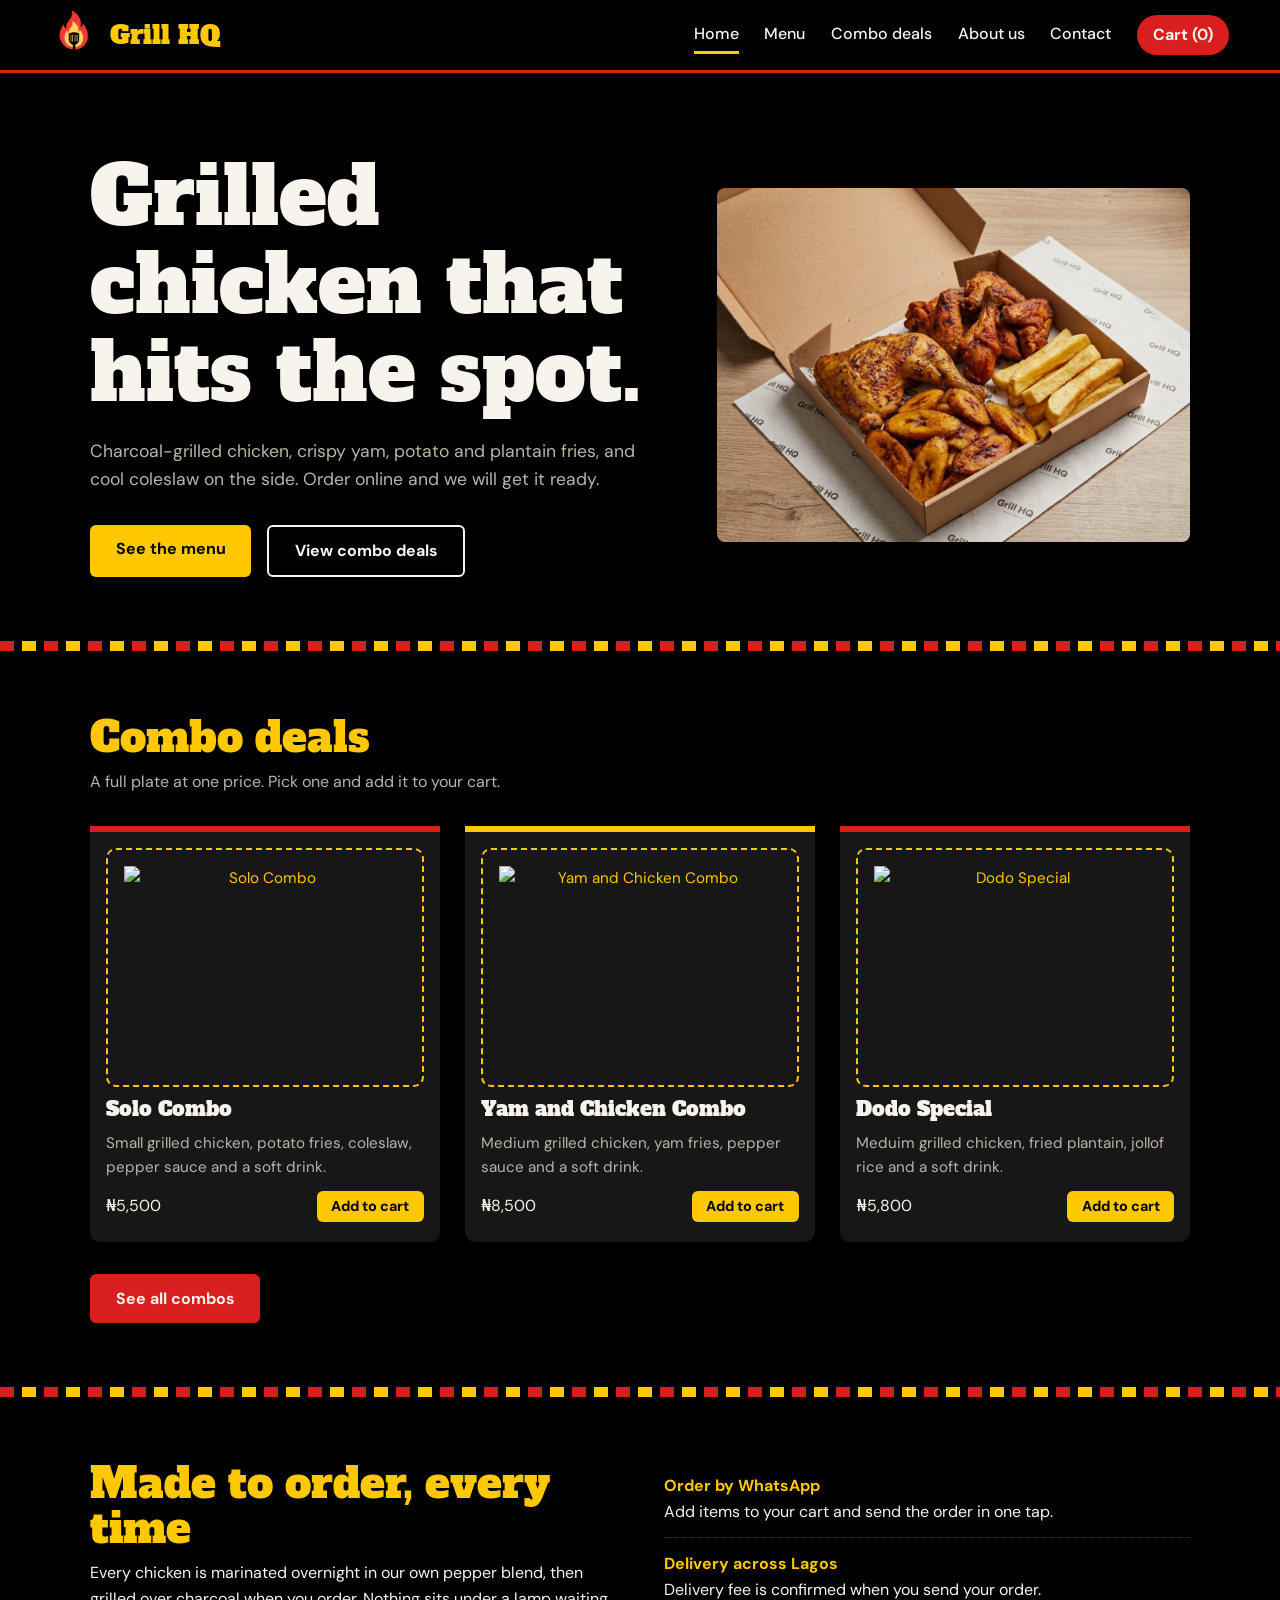
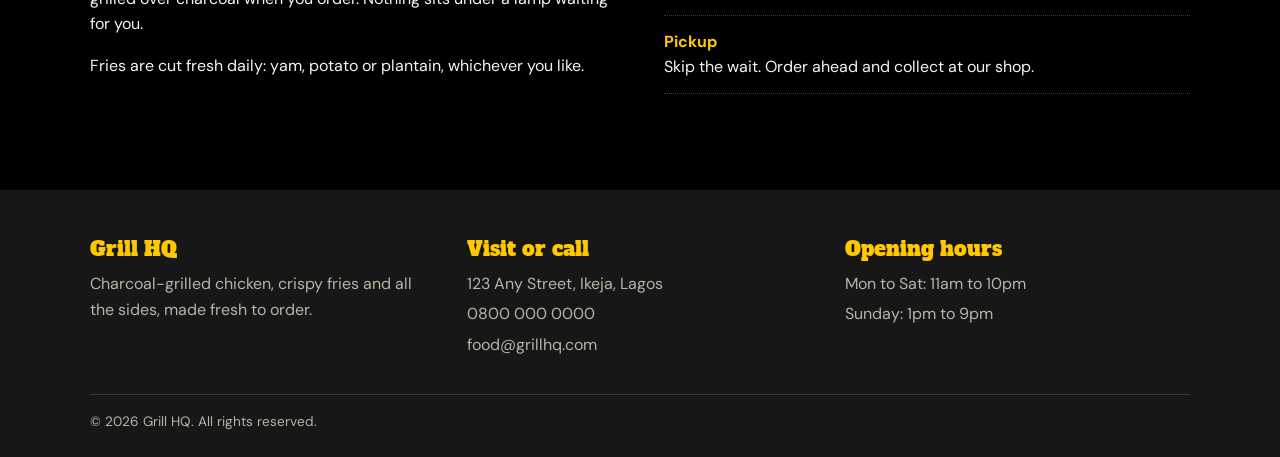
==== index.html @ d604f1ac "Add website files" ====
<!DOCTYPE html>
<html lang="en">

<head>
  <meta charset="UTF-8">
  <meta name="viewport" content="width=device-width, initial-scale=1">
  <title>Grill HQ</title>
  <meta name="description" content="Charcoal-grilled chicken with yam, potato and plantain fries, coleslaw and more.">
  <link rel="icon" type="image/png" href="/images/favicon.png">
  <link rel="preconnect" href="https://fonts.googleapis.com">
  <link rel="preconnect" href="https://fonts.gstatic.com" crossorigin>
  <link href="https://fonts.googleapis.com/css2?family=Alfa+Slab+One&family=DM+Sans:wght@400;500;700&display=swap"
    rel="stylesheet">
  <link rel="stylesheet" href="style.css">
</head>

<body>

  <!-- ===== NAVBAR (same on every page) ===== 
   Put your pictures in this folder:
logo.png   - your logo (then swap the LOGO placeholder in the navbar)
hero.jpg   - big photo on the home page
combo-1.jpg to combo-4.jpg - one picture per combo deal
about.jpg  - photo for the About page-->
  <header class="navbar">
    <a href="index.html" class="brand">
      <!-- LOGO: when you have a logo, delete the div below and use:
           <img src="images/logo.png" alt="Grill HQ logo"> -->
      <img src="images/logo.png" alt="Grill HQ logo">
      <span class="brand-name">Grill HQ</span>
    </a>

    <button class="nav-toggle" aria-label="Open menu" aria-expanded="false" aria-controls="nav-links">&#9776;</button>

    <nav class="nav-links" id="nav-links">
      <a href="index.html">Home</a>
      <a href="menu.html">Menu</a>
      <a href="combos.html">Combo deals</a>
      <a href="about.html">About us</a>
      <a href="contact.html">Contact</a>
      <a href="cart.html" class="cart-link">Cart (<span id="cart-count">0</span>)</a>
    </nav>
  </header>

  <main>
    <section class="hero">
      <div class="container hero-grid">
        <div>
          <h1>Grilled chicken that hits the spot.</h1>
          <p>Charcoal-grilled chicken, crispy yam, potato and plantain fries, and cool coleslaw on the side. Order
            online and we will get it ready.</p>
          <div class="hero-actions">
            <a href="menu.html" class="btn">See the menu</a>
            <a href="combos.html" class="btn btn-outline">View combo deals</a>
          </div>
        </div>
        <!-- Replace with: <img src="images/hero.jpg" alt="Grilled chicken and fries"> -->
        <img src="images/home/hero.jpg" alt="Grilled chicken and fries">
      </div>
    </section>

    <div class="grate"></div>

    <section class="section" id="deals">
      <div class="container">
        <h2>Combo deals</h2>
        <p class="section-intro">A full plate at one price. Pick one and add it to your cart.</p>
        <div class="combo-grid">
          <article class="combo">
            <img src="images/combo-1.jpg" alt="Solo Combo" class="photo-slot">
            <h3>Solo Combo</h3>
            <p>Small grilled chicken, potato fries, coleslaw, pepper sauce and a soft drink.</p>
            <div class="combo-foot">
              <span class="price">&#8358;5,500</span>
              <button class="btn btn-small add-btn" data-name="Solo Combo" data-price="5500">Add to cart</button>
            </div>
          </article>
          <article class="combo">
            <img src="images/combo-2.jpg" alt="Yam and Chicken Combo" class="photo-slot">
            <h3>Yam and Chicken Combo</h3>
            <p>Medium grilled chicken, yam fries, pepper sauce and a soft drink.</p>
            <div class="combo-foot">
              <span class="price">&#8358;8,500</span>
              <button class="btn btn-small add-btn" data-name="Yam and Chicken Combo" data-price="8500">Add to
                cart</button>
            </div>
          </article>
          <article class="combo">
            <img src="images/combo-3.jpg" alt="Dodo Special" class="photo-slot">
            <h3>Dodo Special</h3>
            <p>Meduim grilled chicken, fried plantain, jollof rice and a soft drink.</p>
            <div class="combo-foot">
              <span class="price">&#8358;5,800</span>
              <button class="btn btn-small add-btn" data-name="Dodo Special" data-price="5800">Add to cart</button>
            </div>
          </article>
        </div>
        <p style="margin-top:2rem"><a href="combos.html" class="btn btn-red">See all combos</a></p>
      </div>
    </section>

    <div class="grate"></div>

    <section class="section">
      <div class="container split">
        <div>
          <h2>Made to order, every time</h2>
          <p>Every chicken is marinated overnight in our own pepper blend, then grilled over charcoal when you order.
            Nothing sits under a lamp waiting for you.</p>
          <p>Fries are cut fresh daily: yam, potato or plantain, whichever you like.</p>
        </div>
        <ul class="facts">
          <li><strong>Order by WhatsApp</strong>Add items to your cart and send the order in one tap.</li>
          <li><strong>Delivery across Lagos</strong>Delivery fee is confirmed when you send your order.</li>
          <li><strong>Pickup</strong>Skip the wait. Order ahead and collect at our shop.</li>
        </ul>
      </div>
    </section>
  </main>

  <!-- ===== FOOTER (same on every page) ===== -->
  <footer class="footer">
    <div class="container">
      <div class="footer-grid">
        <div>
          <h3>Grill HQ</h3>
          <p style="color:var(--muted)">Charcoal-grilled chicken, crispy fries and all the sides, made fresh to order.
          </p>
        </div>
        <div>
          <h3>Visit or call</h3>
          <ul>
            <li>123 Any Street, Ikeja, Lagos</li>
            <li><a href="tel:+2348000000000">0800 000 0000</a></li>
            <li>food@grillhq.com</li>
          </ul>
        </div>
        <div>
          <h3>Opening hours</h3>
          <ul>
            <li>Mon to Sat: 11am to 10pm</li>
            <li>Sunday: 1pm to 9pm</li>
          </ul>
        </div>
      </div>
      <p class="copy">&copy; 2026 Grill HQ. All rights reserved.</p>
    </div>
  </footer>

  <script src="script.js"></script>
</body>

</html>
---- style.css ----
/* ===== Grill HQ styles ===== */
:root {
  --black: #000;
  --coal: #171717;
  --line: #3a3a3a;
  --red: #d91e1e;
  --red-dark: #b01212;
  --yellow: #ffc800;
  --white: #f7f4ee;
  --muted: #b9b4a8;
  --display: "Alfa Slab One", Georgia, serif;
  --body: "DM Sans", system-ui, -apple-system, "Segoe UI", sans-serif;
}

* {
  box-sizing: border-box;
  margin: 0;
  padding: 0;
}

html {
  scroll-behavior: smooth;
}

body {
  font-family: var(--body);
  background: var(--black);
  color: var(--white);
  line-height: 1.6;
}

img {
  max-width: 100%;
  display: block;
  border-radius: 8px;
}

a {
  color: inherit;
  text-decoration: none;
}

ul {
  list-style: none;
}

:focus-visible {
  outline: 3px solid var(--yellow);
  outline-offset: 3px;
}

h1,
h2,
h3 {
  font-family: var(--display);
  font-weight: 400;
  line-height: 1.1;
}

h1 {
  font-size: clamp(2.6rem, 7vw, 5rem);
}

h2 {
  font-size: clamp(1.8rem, 4vw, 2.6rem);
  color: var(--yellow);
  margin-bottom: 0.5rem;
}

h3 {
  font-size: 1.25rem;
}

.container {
  width: min(1100px, 92%);
  margin-inline: auto;
}

.section {
  padding: 4rem 0;
}

.section-intro {
  color: var(--muted);
  max-width: 55ch;
  margin-bottom: 2rem;
}

/* The grill-grate stripe used as a divider */
.grate {
  height: 10px;
  background: repeating-linear-gradient(90deg, var(--red) 0 14px, var(--black) 14px 22px, var(--yellow) 22px 36px, var(--black) 36px 44px);
}

/* ===== Navbar ===== */
.navbar {
  position: sticky;
  top: 0;
  z-index: 50;
  display: flex;
  align-items: center;
  justify-content: space-between;
  padding: 0.7rem 4%;
  background: var(--black);
  border-bottom: 3px solid var(--red);
}

.brand {
  display: flex;
  align-items: center;
  gap: 0.7rem;
}

.logo-placeholder {
  width: 48px;
  height: 48px;
  flex-shrink: 0;
  display: grid;
  place-items: center;
  border: 2px dashed var(--yellow);
  border-radius: 50%;
  font-size: 0.6rem;
  color: var(--yellow);
}

.brand img {
  width: 48px;
  height: 48px;
  object-fit: contain;
}

.brand-name {
  font-family: var(--display);
  font-size: 1.6rem;
  color: var(--yellow);
}

.nav-links {
  display: flex;
  align-items: center;
  gap: 1.6rem;
}

.nav-links a {
  font-weight: 500;
  padding: 0.3rem 0;
  border-bottom: 3px solid transparent;
}

.nav-links a:hover,
.nav-links a[aria-current="page"] {
  border-bottom-color: var(--yellow);
}

.nav-links .cart-link {
  background: var(--red);
  padding: 0.45rem 1rem;
  border-radius: 999px;
  border-bottom: 0;
  font-weight: 700;
}

.nav-links .cart-link:hover {
  background: var(--red-dark);
}

.nav-toggle {
  display: none;
  background: none;
  border: 2px solid var(--yellow);
  color: var(--yellow);
  font-size: 1.4rem;
  line-height: 1;
  padding: 0.3rem 0.6rem;
  cursor: pointer;
}

/* ===== Buttons ===== */
.btn {
  display: inline-block;
  cursor: pointer;
  border: 0;
  background: var(--yellow);
  color: var(--black);
  font: 700 1rem var(--body);
  padding: 0.85rem 1.6rem;
  border-radius: 6px;
}

.btn:hover {
  background: #ffdb4d;
}

.btn-red {
  background: var(--red);
  color: var(--white);
}

.btn-red:hover {
  background: var(--red-dark);
}

.btn-outline {
  background: transparent;
  color: var(--white);
  border: 2px solid var(--white);
}

.btn-outline:hover {
  background: var(--white);
  color: var(--black);
}

.btn-small {
  padding: 0.4rem 0.9rem;
  font-size: 0.9rem;
}

/* ===== Hero ===== */
.hero {
  padding: 5rem 0 4rem;
}

.hero-grid {
  display: grid;
  grid-template-columns: 1.1fr 0.9fr;
  gap: 3rem;
  align-items: center;
}

.hero h1 {
  color: var(--white);
  margin-bottom: 1.2rem;
}

.hero p {
  color: var(--muted);
  max-width: 46ch;
  margin-bottom: 2rem;
  font-size: 1.1rem;
}

.hero-actions {
  display: flex;
  gap: 1rem;
  flex-wrap: wrap;
}

/* ===== Photo slots (put real pictures here) ===== */
.photo-slot {
  aspect-ratio: 4 / 3;
  width: 100%;
  display: grid;
  place-items: center;
  text-align: center;
  padding: 1rem;
  border: 2px dashed var(--yellow);
  border-radius: 10px;
  background: var(--coal);
  color: var(--yellow);
  font-size: 0.95rem;
  overflow: hidden;
}

.photo-slot img {
  width: 100%;
  height: 100%;
  object-fit: cover;
}

.hero .photo-slot {
  aspect-ratio: 1 / 1;
}

/* ===== Combo cards ===== */
.combo-grid {
  display: grid;
  grid-template-columns: repeat(auto-fit, minmax(240px, 1fr));
  gap: 1.6rem;
}

.combo {
  background: var(--coal);
  border-top: 6px solid var(--red);
  border-radius: 0 0 10px 10px;
  padding: 1rem 1rem 1.3rem;
  display: flex;
  flex-direction: column;
  gap: 0.7rem;
}

.combo:nth-child(even) {
  border-top-color: var(--yellow);
}

.combo p {
  color: var(--muted);
  font-size: 0.95rem;
  flex-grow: 1;
}

.combo-foot {
  display: flex;
  align-items: center;
  justify-content: space-between;
  gap: 0.5rem;
}

b

/* Two combos per row (combos page) */
.combo-grid-2 {
  grid-template-columns: repeat(2, 1fr);
  gap: 2rem;
}

S .price {
  font-family: var(--display);
  color: var(--yellow);
  font-size: 1.3rem;
}

/* ===== Menu board ===== */
.menu-category {
  margin-bottom: 3.2rem;
}

.menu-list li {
  display: grid;
  grid-template-columns: 110px 1fr auto auto;
  gap: 1rem;
  align-items: center;
  padding: 0.9rem 0;
  border-bottom: 1px dotted var(--line);
}

.menu-list .name {
  font-weight: 700;
  font-size: 1.1rem;
}

.menu-list .desc {
  color: var(--muted);
  font-size: 0.9rem;
  display: block;
  font-weight: 400;
}

.menu-list .price {
  font-size: 1.1rem;
  white-space: nowrap;
}

/* ===== Info blocks (home / about / contact) ===== */
.split {
  display: grid;
  grid-template-columns: repeat(auto-fit, minmax(280px, 1fr));
  gap: 3rem;
}

.split p+p {
  margin-top: 1rem;
}

.facts li {
  padding: 0.8rem 0;
  border-bottom: 1px dotted var(--line);
}

.facts strong {
  color: var(--yellow);
  display: block;
}

.page-head {
  padding: 3.5rem 0 2rem;
}

.page-head p {
  color: var(--muted);
  max-width: 55ch;
}

/* ===== Forms ===== */
form {
  display: grid;
  gap: 1rem;
}

label {
  font-weight: 700;
  display: grid;
  gap: 0.3rem;
}

input,
textarea {
  font: inherit;
  padding: 0.75rem;
  border-radius: 6px;
  border: 2px solid var(--line);
  background: var(--coal);
  color: var(--white);
}

input:focus,
textarea:focus {
  border-color: var(--yellow);
  outline: none;
}

textarea {
  min-height: 130px;
  resize: vertical;
}

/* ===== Cart ===== */
.cart-row {
  display: grid;
  grid-template-columns: 1fr auto auto auto;
  gap: 1rem;
  align-items: center;
  padding: 1rem 0;
  border-bottom: 1px dotted var(--line);
}

.qty {
  display: flex;
  align-items: center;
  gap: 0.6rem;
}

.qty button {
  width: 32px;
  height: 32px;
  border-radius: 50%;
  cursor: pointer;
  border: 2px solid var(--yellow);
  background: none;
  color: var(--yellow);
  font-size: 1.1rem;
  line-height: 1;
}

.qty button:hover {
  background: var(--yellow);
  color: var(--black);
}

.remove {
  background: none;
  border: 0;
  color: var(--red);
  cursor: pointer;
  font: inherit;
  text-decoration: underline;
}

.cart-total {
  display: flex;
  justify-content: space-between;
  align-items: center;
  padding: 1.4rem 0;
  font-size: 1.3rem;
  font-weight: 700;
}

.cart-total .price {
  font-size: 1.8rem;
}

.cart-actions {
  display: flex;
  gap: 1rem;
  flex-wrap: wrap;
}

.empty {
  color: var(--muted);
  padding: 2rem 0;
}

/* ===== Toast (small message when you add an item) ===== */
.toast {
  position: fixed;
  bottom: 1.5rem;
  left: 50%;
  transform: translate(-50%, 150%);
  background: var(--yellow);
  color: var(--black);
  font-weight: 700;
  padding: 0.7rem 1.3rem;
  border-radius: 999px;
  transition: transform 0.25s ease;
  z-index: 100;
}

.toast.show {
  transform: translate(-50%, 0);
}

/* ===== Footer ===== */
.footer {
  background: var(--coal);
  padding: 3rem 0 1.5rem;
  margin-top: 2rem;
}

.footer-grid {
  display: grid;
  grid-template-columns: repeat(auto-fit, minmax(220px, 1fr));
  gap: 2rem;
  margin-bottom: 2rem;
}

.footer h3 {
  color: var(--yellow);
  margin-bottom: 0.7rem;
}

.footer li {
  margin-bottom: 0.3rem;
  color: var(--muted);
}

.footer a:hover {
  color: var(--yellow);
}

.copy {
  color: var(--muted);
  font-size: 0.85rem;
  border-top: 1px solid var(--line);
  padding-top: 1rem;
}

/* ===== Mobile ===== */
@media (max-width: 860px) {
  .nav-toggle {
    display: block;
  }

  .nav-links {
    display: none;
    position: absolute;
    top: 100%;
    left: 0;
    right: 0;
    flex-direction: column;
    align-items: stretch;
    gap: 0;
    background: var(--black);
    border-bottom: 3px solid var(--red);
    padding: 0.5rem 4% 1rem;

    .combo-grid-2 {
      grid-template-columns: 1fr;
    }
  }

  .nav-links.open {
    display: flex;
  }

  .nav-links a {
    padding: 0.8rem 0;
  }

  .nav-links .cart-link {
    text-align: center;
    margin-top: 0.5rem;
  }

  .hero-grid {
    grid-template-columns: 1fr;
  }

  .hero {
    padding-top: 3rem;
  }

  .menu-list li {
    grid-template-columns: 1fr auto;
  }

  .menu-list li .btn {
    grid-column: 1 / -1;
    justify-self: start;
  }

  .cart-row {
    grid-template-columns: 1fr auto;
  }
}

@media (prefers-reduced-motion: reduce) {
  html {
    scroll-behavior: auto;
  }

  .toast {
    transition: none;
  }
}
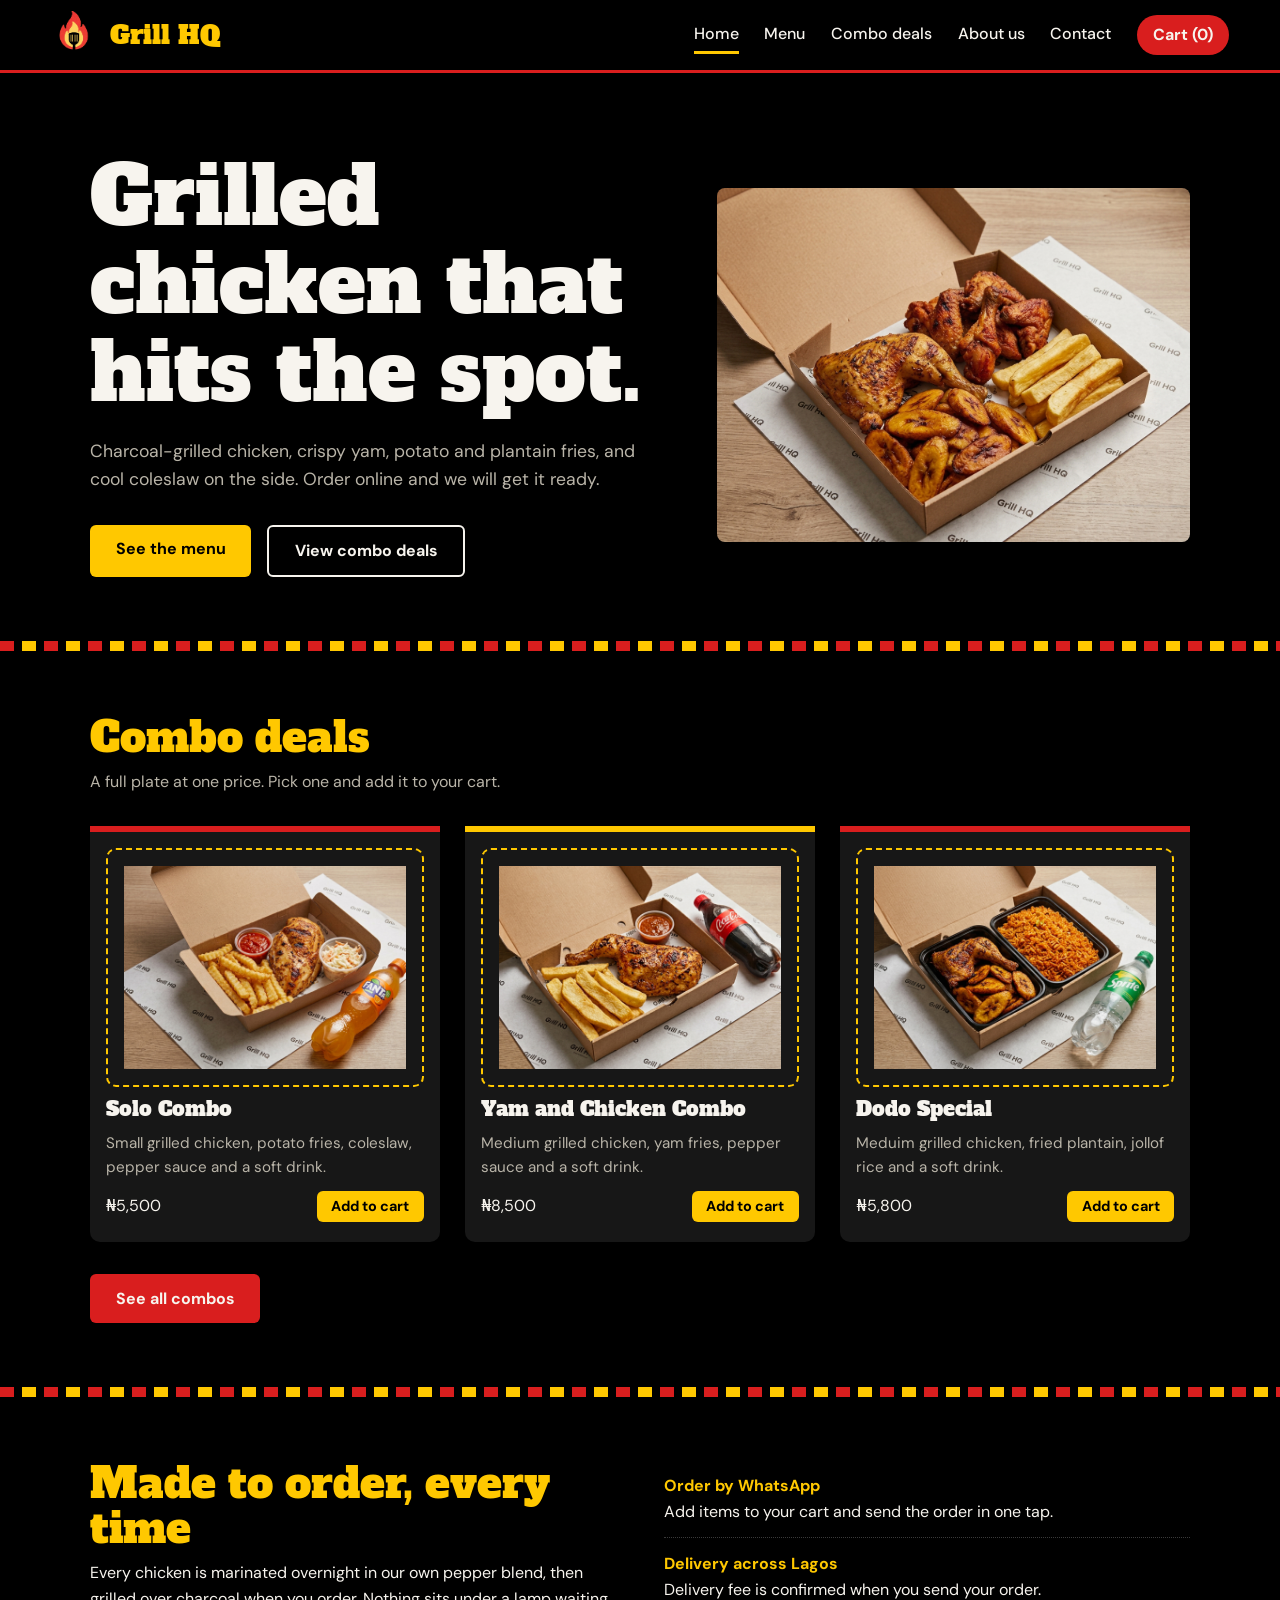
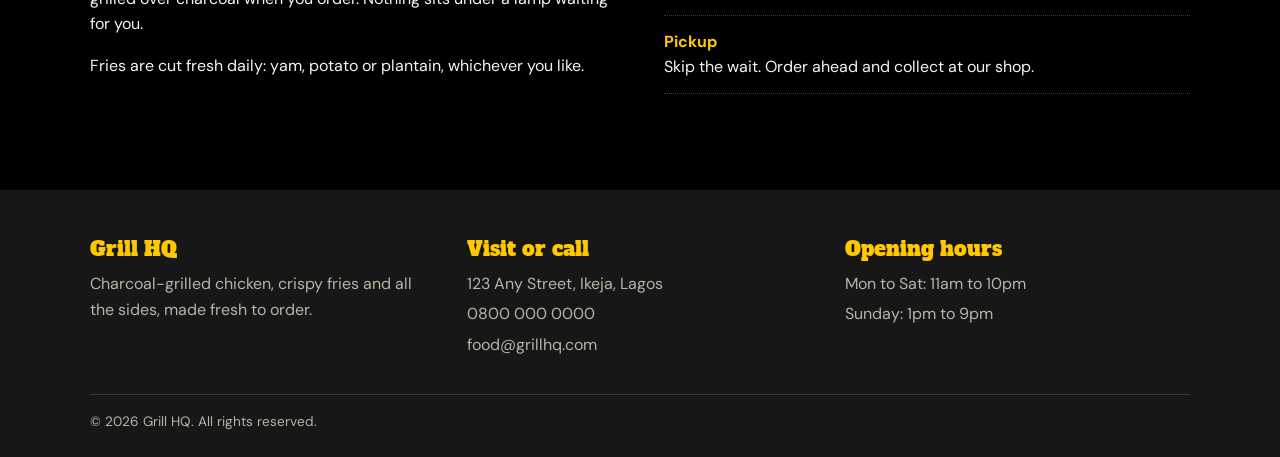
==== commit 027df30d: "Fix image file path" ====
--- a/index.html
+++ b/index.html
@@ -67,7 +67,7 @@
         <p class="section-intro">A full plate at one price. Pick one and add it to your cart.</p>
         <div class="combo-grid">
           <article class="combo">
-            <img src="images/combo-1.jpg" alt="Solo Combo" class="photo-slot">
+            <img src="images/combos/combo-1.jpg" alt="Solo Combo" class="photo-slot">
             <h3>Solo Combo</h3>
             <p>Small grilled chicken, potato fries, coleslaw, pepper sauce and a soft drink.</p>
             <div class="combo-foot">
@@ -76,7 +76,7 @@
             </div>
           </article>
           <article class="combo">
-            <img src="images/combo-2.jpg" alt="Yam and Chicken Combo" class="photo-slot">
+            <img src="images/combos/combo-2.jpg" alt="Yam and Chicken Combo" class="photo-slot">
             <h3>Yam and Chicken Combo</h3>
             <p>Medium grilled chicken, yam fries, pepper sauce and a soft drink.</p>
             <div class="combo-foot">
@@ -86,7 +86,7 @@
             </div>
           </article>
           <article class="combo">
-            <img src="images/combo-3.jpg" alt="Dodo Special" class="photo-slot">
+            <img src="images/combos/combo-3.jpg" alt="Dodo Special" class="photo-slot">
             <h3>Dodo Special</h3>
             <p>Meduim grilled chicken, fried plantain, jollof rice and a soft drink.</p>
             <div class="combo-foot">
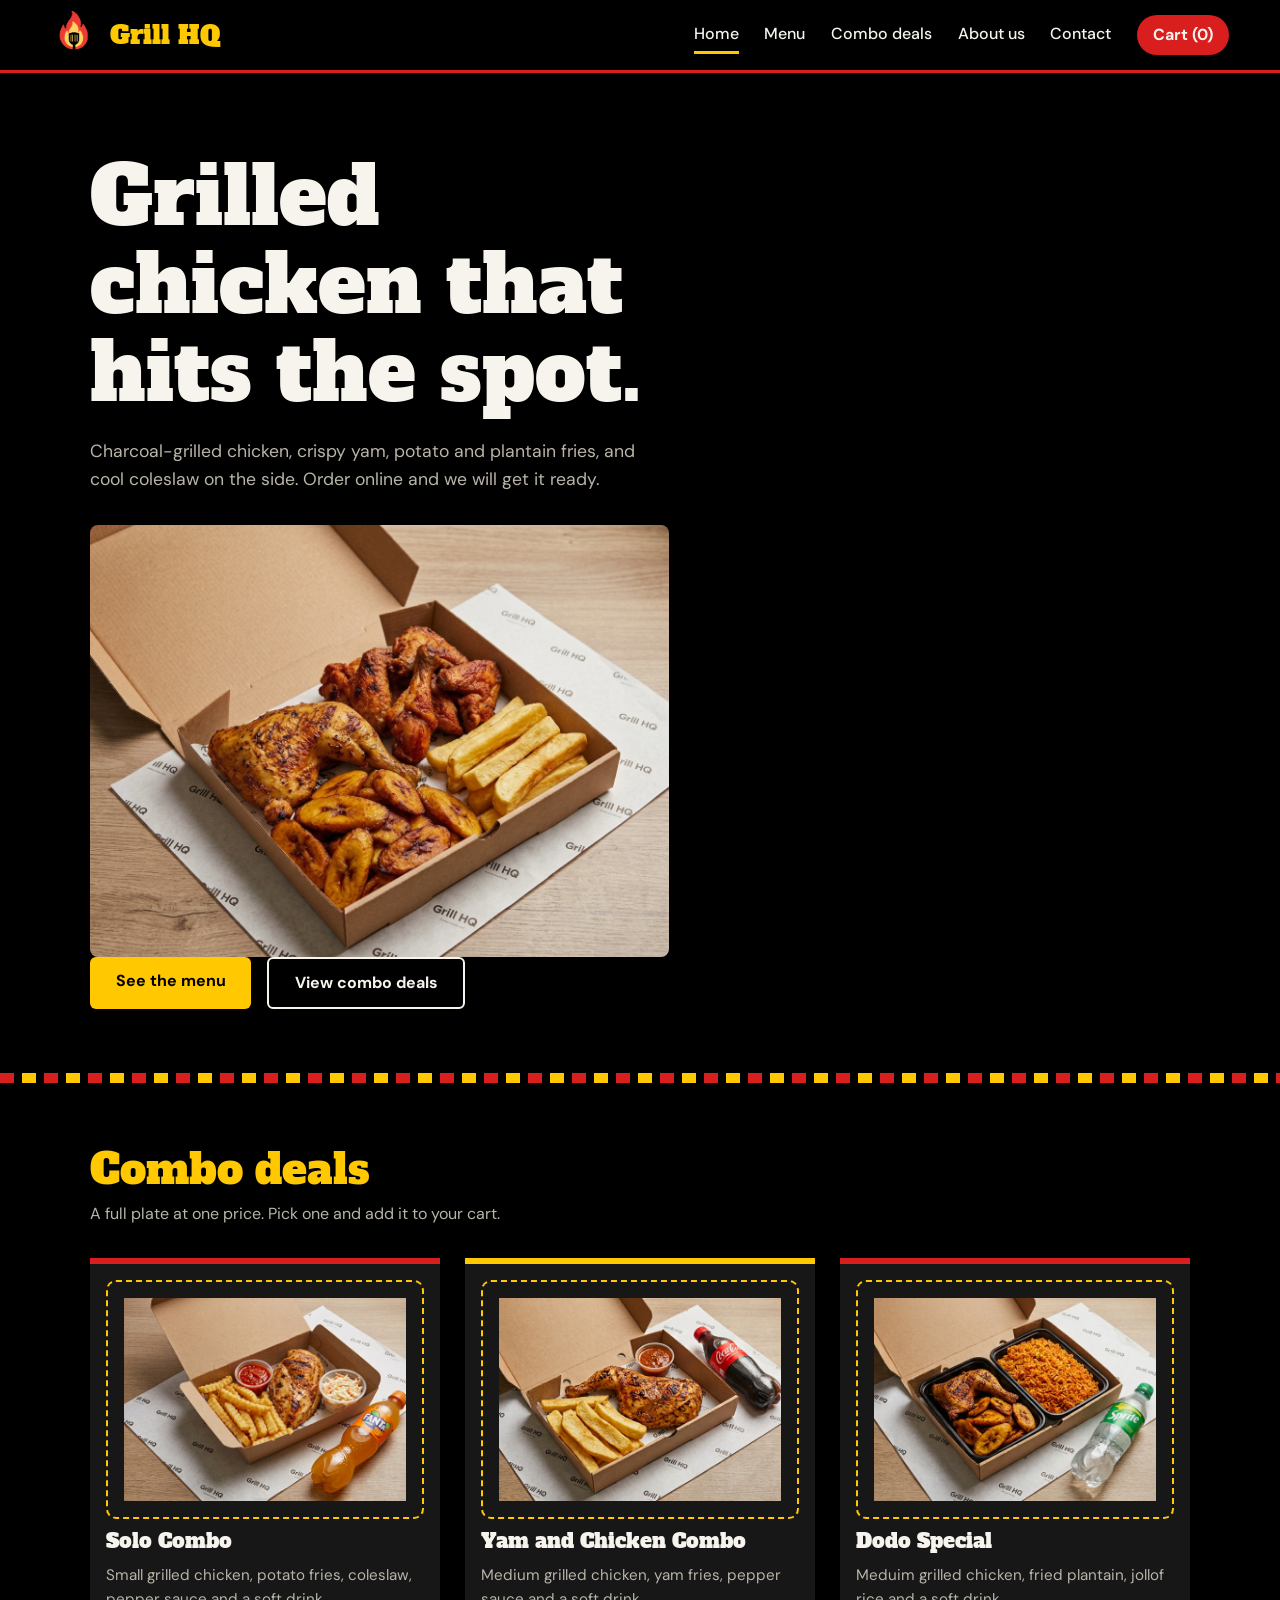
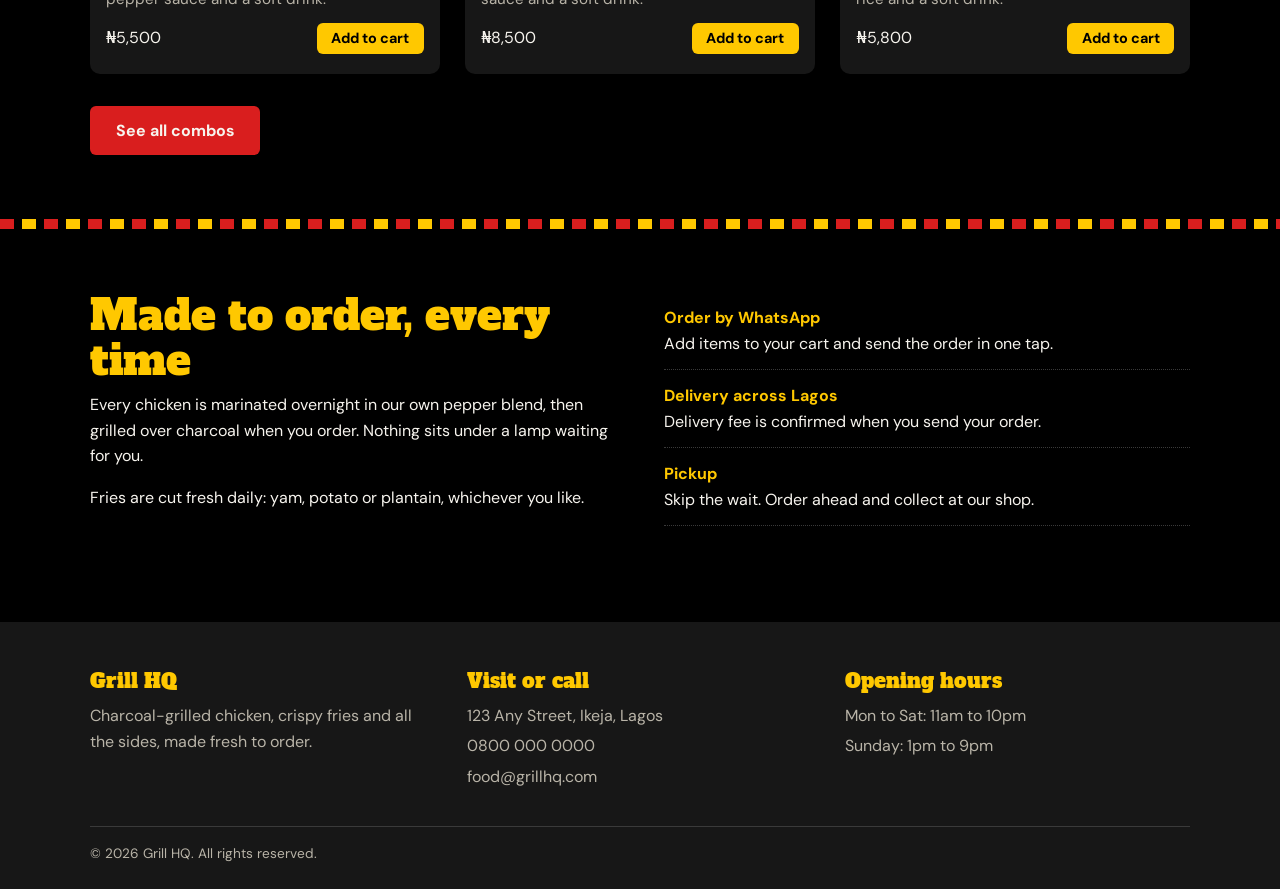
==== commit aa93bb9b: "Rearranged hero image" ====
--- a/index.html
+++ b/index.html
@@ -49,13 +49,12 @@
           <h1>Grilled chicken that hits the spot.</h1>
           <p>Charcoal-grilled chicken, crispy yam, potato and plantain fries, and cool coleslaw on the side. Order
             online and we will get it ready.</p>
+          <img src="images/home/hero.jpg" alt="Grilled chicken and fries">
           <div class="hero-actions">
             <a href="menu.html" class="btn">See the menu</a>
             <a href="combos.html" class="btn btn-outline">View combo deals</a>
           </div>
         </div>
-        <!-- Replace with: <img src="images/hero.jpg" alt="Grilled chicken and fries"> -->
-        <img src="images/home/hero.jpg" alt="Grilled chicken and fries">
       </div>
     </section>
 
